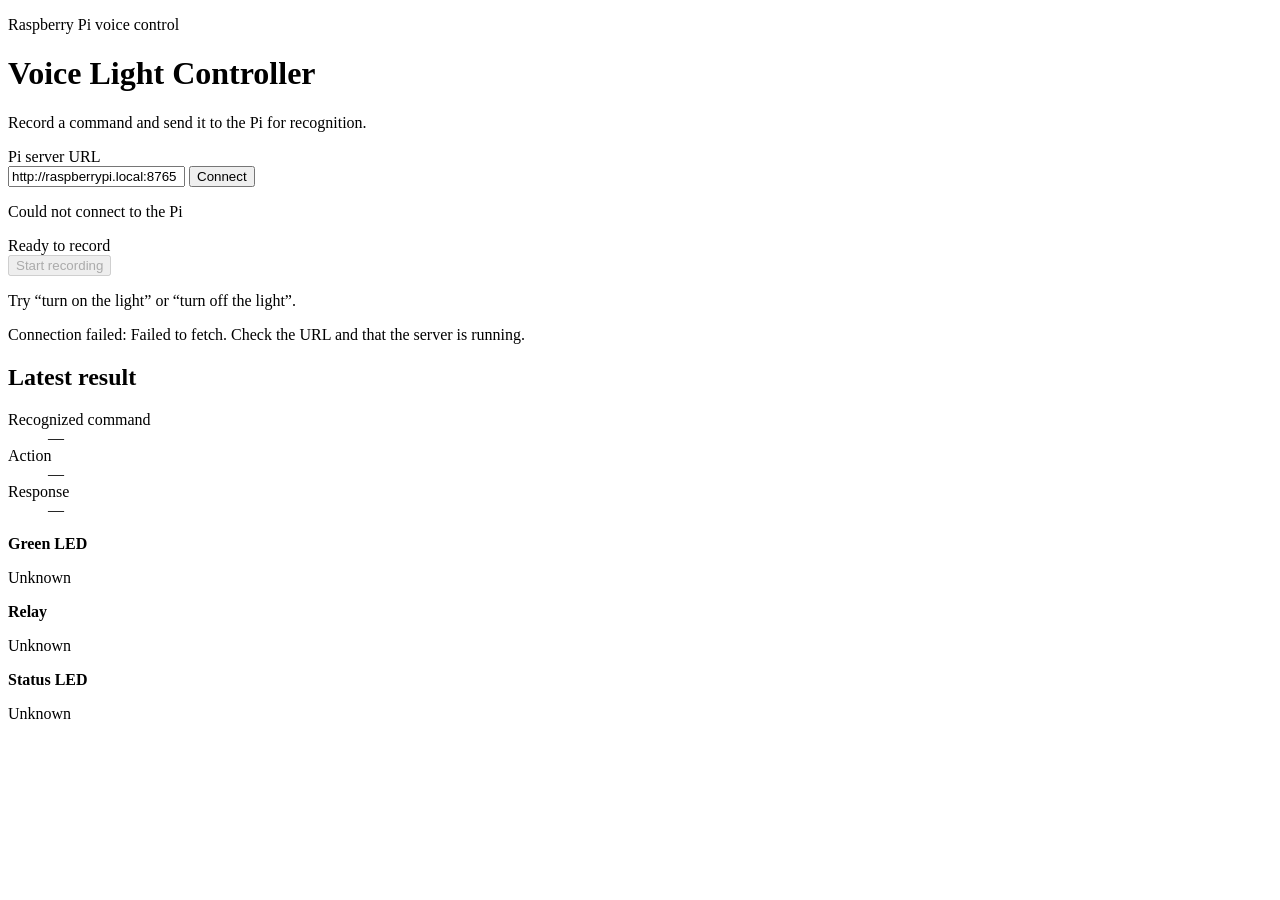
==== clients/web/index.html @ 55515222 "Implement relay control for 12 V light strip and update documentation" ====
<!doctype html>
<html lang="en">
<head>
  <meta charset="utf-8">
  <meta name="viewport" content="width=device-width, initial-scale=1">
  <title>Voice Light Controller</title>
  <link rel="stylesheet" href="styles.css">
</head>
<body>
  <main class="app">
    <header>
      <p class="eyebrow">Raspberry Pi voice control</p>
      <h1>Voice Light Controller</h1>
      <p class="intro">Record a command and send it to the Pi for recognition.</p>
    </header>

    <section class="card connection">
      <label for="server-url">Pi server URL</label>
      <div class="server-row">
        <input id="server-url" type="url" value="http://raspberrypi.local:8765"
               placeholder="http://192.168.1.50:8765">
        <button id="connect-button" class="secondary">Connect</button>
      </div>
      <p id="connection-status" class="muted">Not connected</p>
    </section>

    <section class="card recorder">
      <div class="recording-indicator" id="recording-indicator">
        <span class="dot"></span><span id="recording-label">Ready to record</span>
      </div>
      <button id="record-button" class="record" disabled>Start recording</button>
      <p class="hint">Try “turn on the light” or “turn off the light”.</p>
      <p id="error-message" class="error" role="alert"></p>
    </section>

    <section class="card result">
      <h2>Latest result</h2>
      <dl>
        <div><dt>Recognized command</dt><dd id="transcript">—</dd></div>
        <div><dt>Action</dt><dd id="command">—</dd></div>
        <div><dt>Response</dt><dd id="response">—</dd></div>
      </dl>
    </section>

    <section class="states" aria-label="Output states">
      <div class="state-card"><span class="state-light" id="light-state"></span><div><strong>Green LED</strong><p id="light-label">Unknown</p></div></div>
      <div class="state-card"><span class="state-light" id="relay-state"></span><div><strong>Relay</strong><p id="relay-label">Unknown</p></div></div>
      <div class="state-card"><span class="state-light status" id="status-led-state"></span><div><strong>Status LED</strong><p id="status-led-label">Unknown</p></div></div>
    </section>
  </main>
  <script src="app.js"></script>
</body>
</html>
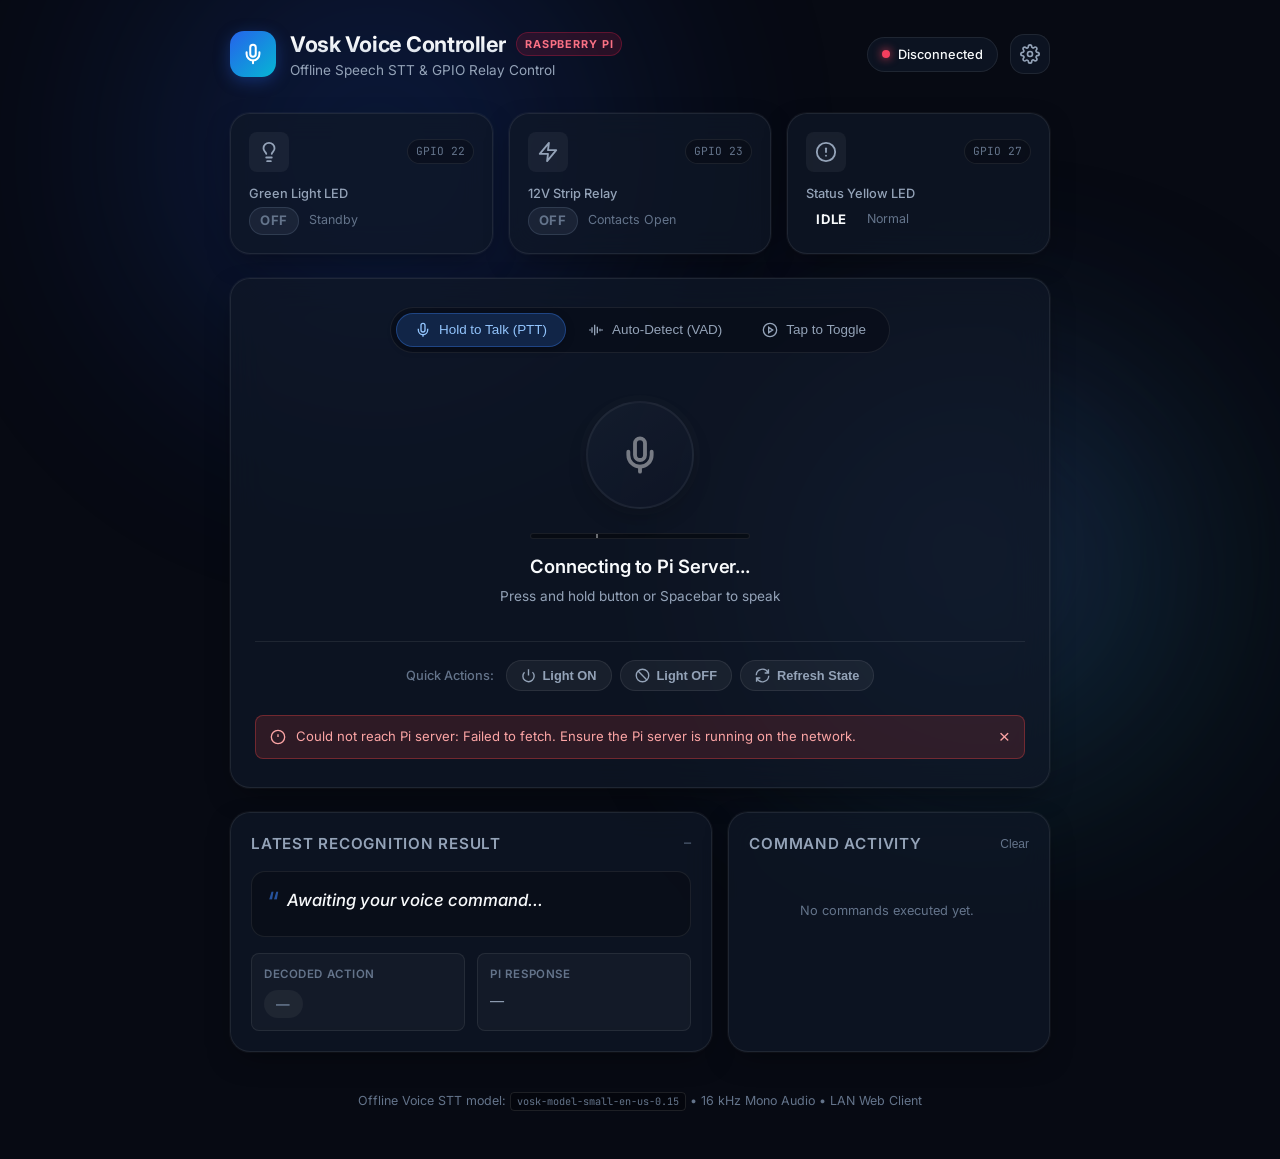
==== commit fd3285f0: "Add styles for Vosk Raspberry Pi Voice Controller UI with dark-mode glassmorphism design" ====
--- a/clients/web/index.html
+++ b/clients/web/index.html
@@ -2,52 +2,337 @@
 <html lang="en">
 <head>
   <meta charset="utf-8">
-  <meta name="viewport" content="width=device-width, initial-scale=1">
-  <title>Voice Light Controller</title>
+  <meta name="viewport" content="width=device-width, initial-scale=1, viewport-fit=cover">
+  <meta name="description" content="Raspberry Pi Voice Light Controller - Offline Speech Recognition with Vosk and Local Network Client">
+  <meta name="theme-color" content="#090d16">
+  <title>Vosk Voice Controller — Raspberry Pi Light & Relay</title>
+
+  <!-- Google Fonts: Inter & JetBrains Mono -->
+  <link rel="preconnect" href="https://fonts.googleapis.com">
+  <link rel="preconnect" href="https://fonts.gstatic.com" crossorigin>
+  <link href="https://fonts.googleapis.com/css2?family=Inter:wght@300;400;500;600;700;800&family=JetBrains+Mono:wght@400;500;600&display=swap" rel="stylesheet">
+  
   <link rel="stylesheet" href="styles.css">
 </head>
 <body>
-  <main class="app">
-    <header>
-      <p class="eyebrow">Raspberry Pi voice control</p>
-      <h1>Voice Light Controller</h1>
-      <p class="intro">Record a command and send it to the Pi for recognition.</p>
+  <div class="ambient-background" aria-hidden="true">
+    <div class="glow-orb orb-1"></div>
+    <div class="glow-orb orb-2"></div>
+    <div class="glow-orb orb-3"></div>
+  </div>
+
+  <div class="app-layout">
+    <!-- Top Navigation Header -->
+    <header class="app-header">
+      <div class="brand">
+        <div class="brand-icon">
+          <svg width="22" height="22" viewBox="0 0 24 24" fill="none" stroke="currentColor" stroke-width="2.2" stroke-linecap="round" stroke-linejoin="round">
+            <path d="M12 2a3 3 0 0 0-3 3v7a3 3 0 0 0 6 0V5a3 3 0 0 0-3-3Z"/>
+            <path d="M19 10v2a7 7 0 0 1-14 0v-2"/>
+            <line x1="12" x2="12" y1="19" y2="22"/>
+          </svg>
+        </div>
+        <div>
+          <div class="brand-title-row">
+            <h1 class="brand-title">Vosk Voice Controller</h1>
+            <span class="badge badge-pi">Raspberry Pi</span>
+          </div>
+          <p class="brand-subtitle">Offline Speech STT &amp; GPIO Relay Control</p>
+        </div>
+      </div>
+
+      <div class="header-actions">
+        <!-- Live Connection Status Pill -->
+        <div id="connection-pill" class="connection-pill disconnected" title="Click to view connection settings">
+          <span class="status-dot"></span>
+          <span id="connection-label" class="pill-text">Connecting...</span>
+          <span id="latency-tag" class="latency-tag hidden">0ms</span>
+        </div>
+
+        <button id="toggle-settings-btn" class="icon-btn" aria-label="Settings" title="Network & Audio Settings">
+          <svg width="20" height="20" viewBox="0 0 24 24" fill="none" stroke="currentColor" stroke-width="2" stroke-linecap="round" stroke-linejoin="round">
+            <circle cx="12" cy="12" r="3"/>
+            <path d="M19.4 15a1.65 1.65 0 0 0 .33 1.82l.06.06a2 2 0 0 1 0 2.83 2 2 0 0 1-2.83 0l-.06-.06a1.65 1.65 0 0 0-1.82-.33 1.65 1.65 0 0 0-1 1.51V21a2 2 0 0 1-2 2 2 2 0 0 1-2-2v-.09A1.65 1.65 0 0 0 9 19.4a1.65 1.65 0 0 0-1.82.33l-.06.06a2 2 0 0 1-2.83 0 2 2 0 0 1 0-2.83l.06-.06a1.65 1.65 0 0 0 .33-1.82 1.65 1.65 0 0 0-1.51-1H3a2 2 0 0 1-2-2 2 2 0 0 1 2-2h.09A1.65 1.65 0 0 0 4.6 9a1.65 1.65 0 0 0-.33-1.82l-.06-.06a2 2 0 0 1 0-2.83 2 2 0 0 1 2.83 0l.06.06a1.65 1.65 0 0 0 1.82.33H9a1.65 1.65 0 0 0 1-1.51V3a2 2 0 0 1 2-2 2 2 0 0 1 2 2v.09a1.65 1.65 0 0 0 1 1.51 1.65 1.65 0 0 0 1.82-.33l.06-.06a2 2 0 0 1 2.83 0 2 2 0 0 1 0 2.83l-.06.06a1.65 1.65 0 0 0-.33 1.82V9a1.65 1.65 0 0 0 1.51 1H21a2 2 0 0 1 2 2 2 2 0 0 1-2 2h-.09a1.65 1.65 0 0 0-1.51 1z"/>
+          </svg>
+        </button>
+      </div>
     </header>
 
-    <section class="card connection">
-      <label for="server-url">Pi server URL</label>
-      <div class="server-row">
-        <input id="server-url" type="url" value="http://raspberrypi.local:8765"
-               placeholder="http://192.168.1.50:8765">
-        <button id="connect-button" class="secondary">Connect</button>
-      </div>
-      <p id="connection-status" class="muted">Not connected</p>
+    <!-- Collapsible Settings & Network Panel -->
+    <section id="settings-panel" class="settings-card hidden" aria-label="Settings configuration">
+      <div class="settings-header">
+        <h2>Network &amp; Audio Configuration</h2>
+        <button id="close-settings-btn" class="close-btn" aria-label="Close settings">&times;</button>
+      </div>
+
+      <div class="settings-grid">
+        <div class="setting-item">
+          <label for="server-url">Target Pi Server URL</label>
+          <div class="input-with-button">
+            <input id="server-url" type="url" value="http://raspberrypi.local:8765" placeholder="http://192.168.1.50:8765" autocomplete="off" spellcheck="false">
+            <button id="connect-button" class="btn btn-secondary">Connect</button>
+          </div>
+          <p class="field-hint">Direct Pi address or use built-in laptop proxy (<span class="code-tag">/api</span>).</p>
+        </div>
+
+        <div class="setting-item">
+          <label for="vad-threshold">Speech Sensitivity</label>
+          <div class="slider-row">
+            <input id="vad-threshold" type="range" min="0.01" max="0.10" step="0.005" value="0.03">
+            <span id="vad-threshold-val" class="slider-val">0.03</span>
+          </div>
+          <p class="field-hint">Lower values detect quiet voices; higher values filter background noise.</p>
+        </div>
+
+        <div class="setting-item">
+          <label for="silence-delay">Silence Trigger Delay (seconds)</label>
+          <div class="slider-row">
+            <input id="silence-delay" type="range" min="0.5" max="2.0" step="0.1" value="0.8">
+            <span id="silence-delay-val" class="slider-val">0.8s</span>
+          </div>
+          <p class="field-hint">Duration of pause after speaking before auto-sending audio.</p>
+        </div>
+
+        <div class="setting-item toggle-item">
+          <div>
+            <strong>Continuous Listening Mode</strong>
+            <p class="field-hint">Automatically resume listening after command completes.</p>
+          </div>
+          <label class="switch">
+            <input id="continuous-toggle" type="checkbox">
+            <span class="slider round"></span>
+          </label>
+        </div>
+      </div>
+
+      <div class="settings-footer">
+        <div class="info-pill">
+          <svg width="14" height="14" viewBox="0 0 24 24" fill="none" stroke="currentColor" stroke-width="2"><circle cx="12" cy="12" r="10"/><path d="M12 16v-4"/><path d="M12 8h.01"/></svg>
+          Audio format: 16 kHz Mono 16-bit PCM WAV (Vosk specification compliant)
+        </div>
+      </div>
     </section>
 
-    <section class="card recorder">
-      <div class="recording-indicator" id="recording-indicator">
-        <span class="dot"></span><span id="recording-label">Ready to record</span>
-      </div>
-      <button id="record-button" class="record" disabled>Start recording</button>
-      <p class="hint">Try “turn on the light” or “turn off the light”.</p>
-      <p id="error-message" class="error" role="alert"></p>
+    <!-- Insecure Origin Warning Banner (Mobile HTTPS notice) -->
+    <div id="secure-context-alert" class="alert-banner warning hidden" role="alert">
+      <div class="alert-icon">
+        <svg width="20" height="20" viewBox="0 0 24 24" fill="none" stroke="currentColor" stroke-width="2"><path d="m21.73 18-8-14a2 2 0 0 0-3.48 0l-8 14A2 2 0 0 0 4 21h16a2 2 0 0 0 1.73-3Z"/><line x1="12" y1="9" x2="12" y2="13"/><line x1="12" y1="17" x2="12.01" y2="17"/></svg>
+      </div>
+      <div class="alert-content">
+        <strong>Mobile Browser Security Restriction:</strong>
+        <p>Browsers require HTTPS to access microphones across local Wi-Fi. Launch the server with <span class="code-tag">python clients/web_server.py --ssl</span> to enable mobile voice input, or use the quick buttons below.</p>
+      </div>
+    </div>
+
+    <!-- Real-Time Hardware State HUD -->
+    <section class="hardware-hud" aria-label="Raspberry Pi Output States">
+      <!-- Green LED Card -->
+      <div id="card-light" class="hud-card">
+        <div class="hud-card-header">
+          <div class="hud-icon-wrap light-icon">
+            <svg width="22" height="22" viewBox="0 0 24 24" fill="none" stroke="currentColor" stroke-width="2" stroke-linecap="round" stroke-linejoin="round">
+              <path d="M15 14c.2-1 .7-1.7 1.5-2.5 1-.9 1.5-2.2 1.5-3.5A6 6 0 0 0 6 8c0 1 .2 2.2 1.5 3.5.7.7 1.3 1.5 1.5 2.5"/>
+              <path d="M9 18h6"/>
+              <path d="M10 22h4"/>
+            </svg>
+          </div>
+          <span class="hud-pin-badge">GPIO 22</span>
+        </div>
+        <div class="hud-card-body">
+          <span class="hud-label">Green Light LED</span>
+          <div class="hud-state-row">
+            <span id="light-state-badge" class="state-pill state-off">OFF</span>
+            <span id="light-subtext" class="hud-subtext">Standby</span>
+          </div>
+        </div>
+        <div class="hud-glow-indicator light-glow"></div>
+      </div>
+
+      <!-- Relay Module Card -->
+      <div id="card-relay" class="hud-card">
+        <div class="hud-card-header">
+          <div class="hud-icon-wrap relay-icon">
+            <svg width="22" height="22" viewBox="0 0 24 24" fill="none" stroke="currentColor" stroke-width="2" stroke-linecap="round" stroke-linejoin="round">
+              <polygon points="13 2 3 14 12 14 11 22 21 10 12 10 13 2"/>
+            </svg>
+          </div>
+          <span class="hud-pin-badge">GPIO 23</span>
+        </div>
+        <div class="hud-card-body">
+          <span class="hud-label">12V Strip Relay</span>
+          <div class="hud-state-row">
+            <span id="relay-state-badge" class="state-pill state-off">OFF</span>
+            <span id="relay-subtext" class="hud-subtext">Contacts Open</span>
+          </div>
+        </div>
+        <div class="hud-glow-indicator relay-glow"></div>
+      </div>
+
+      <!-- Status LED Card -->
+      <div id="card-status-led" class="hud-card">
+        <div class="hud-card-header">
+          <div class="hud-icon-wrap status-icon">
+            <svg width="22" height="22" viewBox="0 0 24 24" fill="none" stroke="currentColor" stroke-width="2" stroke-linecap="round" stroke-linejoin="round">
+              <circle cx="12" cy="12" r="10"/>
+              <line x1="12" y1="8" x2="12" y2="12"/>
+              <line x1="12" y1="16" x2="12.01" y2="16"/>
+            </svg>
+          </div>
+          <span class="hud-pin-badge">GPIO 27</span>
+        </div>
+        <div class="hud-card-body">
+          <span class="hud-label">Status Yellow LED</span>
+          <div class="hud-state-row">
+            <span id="status-led-badge" class="state-pill state-idle">IDLE</span>
+            <span id="status-led-subtext" class="hud-subtext">Normal</span>
+          </div>
+        </div>
+        <div class="hud-glow-indicator status-glow"></div>
+      </div>
     </section>
 
-    <section class="card result">
-      <h2>Latest result</h2>
-      <dl>
-        <div><dt>Recognized command</dt><dd id="transcript">—</dd></div>
-        <div><dt>Action</dt><dd id="command">—</dd></div>
-        <div><dt>Response</dt><dd id="response">—</dd></div>
-      </dl>
+    <!-- Main Voice Execution Console -->
+    <main class="voice-console-card">
+      <!-- Mode Selection Tabs -->
+      <div class="mode-tabs" role="tablist" aria-label="Voice Execution Mode">
+        <button id="mode-ptt" class="mode-tab active" role="tab" aria-selected="true" data-mode="ptt">
+          <svg width="16" height="16" viewBox="0 0 24 24" fill="none" stroke="currentColor" stroke-width="2"><path d="M12 2a3 3 0 0 0-3 3v7a3 3 0 0 0 6 0V5a3 3 0 0 0-3-3Z"/><path d="M19 10v2a7 7 0 0 1-14 0v-2"/><line x1="12" x2="12" y1="19" y2="22"/></svg>
+          <span>Hold to Talk (PTT)</span>
+        </button>
+        <button id="mode-vad" class="mode-tab" role="tab" aria-selected="false" data-mode="vad">
+          <svg width="16" height="16" viewBox="0 0 24 24" fill="none" stroke="currentColor" stroke-width="2"><path d="M2 12h2"/><path d="M6 8v8"/><path d="M10 4v16"/><path d="M14 7v10"/><path d="M18 10v4"/><path d="M22 12h-2"/></svg>
+          <span>Auto-Detect (VAD)</span>
+        </button>
+        <button id="mode-toggle" class="mode-tab" role="tab" aria-selected="false" data-mode="toggle">
+          <svg width="16" height="16" viewBox="0 0 24 24" fill="none" stroke="currentColor" stroke-width="2"><circle cx="12" cy="12" r="10"/><polygon points="10 8 16 12 10 16 10 8"/></svg>
+          <span>Tap to Toggle</span>
+        </button>
+      </div>
+
+      <!-- Center Audio Visualizer & Action Ring -->
+      <div class="voice-hero-container">
+        <!-- Live Audio Waveform Canvas Visualizer -->
+        <canvas id="audio-visualizer" class="audio-visualizer" width="480" height="220" aria-hidden="true"></canvas>
+
+        <!-- Center Microphone Action Button -->
+        <div class="mic-button-wrapper">
+          <div id="mic-pulse-ring" class="pulse-ring" aria-hidden="true"></div>
+          <div id="mic-pulse-ring-outer" class="pulse-ring outer" aria-hidden="true"></div>
+
+          <button id="mic-button" class="mic-button" aria-label="Microphone Voice Control" disabled>
+            <div class="mic-icon-container">
+              <!-- Default Mic Icon -->
+              <svg id="svg-mic" class="mic-svg" width="40" height="40" viewBox="0 0 24 24" fill="none" stroke="currentColor" stroke-width="2.3" stroke-linecap="round" stroke-linejoin="round">
+                <path d="M12 2a3 3 0 0 0-3 3v7a3 3 0 0 0 6 0V5a3 3 0 0 0-3-3Z"/>
+                <path d="M19 10v2a7 7 0 0 1-14 0v-2"/>
+                <line x1="12" x2="12" y1="19" y2="22"/>
+              </svg>
+              <!-- Animated Soundwave Icon (Hidden by default) -->
+              <svg id="svg-recording" class="mic-svg hidden" width="40" height="40" viewBox="0 0 24 24" fill="none" stroke="currentColor" stroke-width="2.5" stroke-linecap="round" stroke-linejoin="round">
+                <line x1="12" y1="2" x2="12" y2="22"/>
+                <line x1="8" y1="6" x2="8" y2="18"/>
+                <line x1="16" y1="6" x2="16" y2="18"/>
+                <line x1="4" y1="10" x2="4" y2="14"/>
+                <line x1="20" y1="10" x2="20" y2="14"/>
+              </svg>
+              <!-- Spinner Icon (Processing state) -->
+              <svg id="svg-spinner" class="mic-svg hidden spin" width="38" height="38" viewBox="0 0 24 24" fill="none" stroke="currentColor" stroke-width="2.5">
+                <path d="M21 12a9 9 0 1 1-6.219-8.56"/>
+              </svg>
+            </div>
+          </button>
+        </div>
+
+        <!-- Real-Time Voice Activity & Audio Meter -->
+        <div class="voice-meter-container">
+          <div class="meter-bar-track">
+            <div id="meter-level" class="meter-bar-fill"></div>
+            <div id="meter-threshold-marker" class="meter-threshold-marker" title="Speech Threshold"></div>
+          </div>
+        </div>
+
+        <!-- Dynamic Feedback Status & Timer -->
+        <div class="voice-status-block">
+          <p id="voice-status-title" class="status-title">Connecting to Pi Server...</p>
+          <p id="voice-status-hint" class="status-hint">Press and hold button or Spacebar to speak</p>
+          <div id="record-timer-badge" class="timer-badge hidden">
+            <span class="recording-red-dot"></span>
+            <span id="record-duration">0.0s</span>
+          </div>
+        </div>
+      </div>
+
+      <!-- Quick Action Commands Bar -->
+      <div class="quick-actions-bar">
+        <span class="quick-label">Quick Actions:</span>
+        <div class="quick-buttons">
+          <button id="quick-on-btn" class="quick-btn on-btn" title="Send 'Turn On' command">
+            <svg width="15" height="15" viewBox="0 0 24 24" fill="none" stroke="currentColor" stroke-width="2.2"><path d="M12 2v10"/><path d="M18.4 6.6a9 9 0 1 1-12.77.04"/></svg>
+            <span>Light ON</span>
+          </button>
+          <button id="quick-off-btn" class="quick-btn off-btn" title="Send 'Turn Off' command">
+            <svg width="15" height="15" viewBox="0 0 24 24" fill="none" stroke="currentColor" stroke-width="2.2"><circle cx="12" cy="12" r="10"/><line x1="4.93" y1="4.93" x2="19.07" y2="19.07"/></svg>
+            <span>Light OFF</span>
+          </button>
+          <button id="quick-sync-btn" class="quick-btn sync-btn" title="Query current Pi hardware state">
+            <svg width="15" height="15" viewBox="0 0 24 24" fill="none" stroke="currentColor" stroke-width="2.2"><path d="M21.5 2v6h-6M2.5 22v-6h6M2 11.5a10 10 0 0 1 18.8-4.3M22 12.5a10 10 0 0 1-18.8 4.3"/></svg>
+            <span>Refresh State</span>
+          </button>
+        </div>
+      </div>
+
+      <!-- Error / Notification Banner -->
+      <div id="error-banner" class="error-banner hidden" role="alert">
+        <svg width="16" height="16" viewBox="0 0 24 24" fill="none" stroke="currentColor" stroke-width="2"><circle cx="12" cy="12" r="10"/><line x1="12" y1="8" x2="12" y2="12"/><line x1="12" y1="16" x2="12.01" y2="16"/></svg>
+        <span id="error-message-text"></span>
+        <button id="dismiss-error-btn" class="dismiss-btn" aria-label="Dismiss">&times;</button>
+      </div>
+    </main>
+
+    <!-- Recognition Result & History Panel -->
+    <section class="results-layout">
+      <!-- Latest Result Card -->
+      <div class="result-card">
+        <div class="result-card-header">
+          <h2>Latest Recognition Result</h2>
+          <span id="execution-time-tag" class="time-tag">—</span>
+        </div>
+
+        <div class="transcript-display">
+          <span class="quote-symbol">“</span>
+          <p id="transcript-text" class="transcript-text">Awaiting your voice command...</p>
+        </div>
+
+        <div class="result-details-grid">
+          <div class="detail-box">
+            <span class="detail-label">Decoded Action</span>
+            <div id="command-badge" class="action-badge badge-neutral">—</div>
+          </div>
+          <div class="detail-box">
+            <span class="detail-label">Pi Response</span>
+            <p id="response-text" class="detail-value">—</p>
+          </div>
+        </div>
+      </div>
+
+      <!-- Recent Command History Feed -->
+      <div class="history-card">
+        <div class="history-card-header">
+          <h2>Command Activity</h2>
+          <button id="clear-history-btn" class="text-btn">Clear</button>
+        </div>
+        <ul id="history-list" class="history-list">
+          <li class="history-empty">No commands executed yet.</li>
+        </ul>
+      </div>
     </section>
 
-    <section class="states" aria-label="Output states">
-      <div class="state-card"><span class="state-light" id="light-state"></span><div><strong>Green LED</strong><p id="light-label">Unknown</p></div></div>
-      <div class="state-card"><span class="state-light" id="relay-state"></span><div><strong>Relay</strong><p id="relay-label">Unknown</p></div></div>
-      <div class="state-card"><span class="state-light status" id="status-led-state"></span><div><strong>Status LED</strong><p id="status-led-label">Unknown</p></div></div>
-    </section>
-  </main>
+    <!-- Bottom Footer -->
+    <footer class="app-footer">
+      <p>Offline Voice STT model: <span class="code-tag">vosk-model-small-en-us-0.15</span> &bull; 16 kHz Mono Audio &bull; LAN Web Client</p>
+    </footer>
+  </div>
+
   <script src="app.js"></script>
 </body>
 </html>
--- a/clients/web/styles.css
+++ b/clients/web/styles.css
@@ -0,0 +1,1255 @@
+/* ==========================================================================
+   Vosk Raspberry Pi Voice Controller — Design System & Stylesheet
+   Modern, Dark-Mode Glassmorphism UI with Dynamic Hardware States
+   ========================================================================== */
+
+:root {
+  --font-sans: 'Inter', -apple-system, BlinkMacSystemFont, 'Segoe UI', Roboto, sans-serif;
+  --font-mono: 'JetBrains Mono', monospace;
+
+  /* Color Palette */
+  --bg-dark: #070a13;
+  --bg-surface: rgba(16, 24, 40, 0.72);
+  --bg-surface-hover: rgba(23, 35, 59, 0.85);
+  --bg-card: rgba(18, 28, 48, 0.65);
+  --border-subtle: rgba(255, 255, 255, 0.08);
+  --border-highlight: rgba(255, 255, 255, 0.16);
+
+  /* Primary Brand & Accents */
+  --primary: #3b82f6;
+  --primary-glow: rgba(59, 130, 246, 0.35);
+  --accent-cyan: #06b6d4;
+  --accent-cyan-glow: rgba(6, 182, 212, 0.4);
+
+  /* Hardware States */
+  --green-on: #10b981;
+  --green-glow: rgba(16, 185, 129, 0.45);
+  --cyan-on: #38bdf8;
+  --cyan-glow: rgba(56, 189, 248, 0.45);
+  --yellow-alert: #f59e0b;
+  --yellow-glow: rgba(245, 158, 11, 0.45);
+  --red-recording: #ef4444;
+  --red-glow: rgba(239, 68, 68, 0.5);
+
+  /* Neutral Text */
+  --text-primary: #f8fafc;
+  --text-secondary: #94a3b8;
+  --text-muted: #64748b;
+  --text-dim: #475569;
+
+  /* Radius & Shadows */
+  --radius-sm: 8px;
+  --radius-md: 14px;
+  --radius-lg: 20px;
+  --radius-full: 9999px;
+  --shadow-card: 0 10px 30px -10px rgba(0, 0, 0, 0.5), 0 0 1px 1px rgba(255, 255, 255, 0.05);
+  --shadow-glow: 0 0 35px var(--primary-glow);
+}
+
+*, *::before, *::after {
+  box-sizing: border-box;
+  margin: 0;
+  padding: 0;
+}
+
+body {
+  font-family: var(--font-sans);
+  background-color: var(--bg-dark);
+  color: var(--text-primary);
+  min-height: 100vh;
+  line-height: 1.5;
+  overflow-x: hidden;
+  position: relative;
+  -webkit-font-smoothing: antialiased;
+  -moz-osx-font-smoothing: grayscale;
+}
+
+/* Ambient Background Glow */
+.ambient-background {
+  position: fixed;
+  inset: 0;
+  pointer-events: none;
+  z-index: 0;
+  overflow: hidden;
+}
+
+.glow-orb {
+  position: absolute;
+  border-radius: 50%;
+  filter: blur(120px);
+  opacity: 0.18;
+  animation: floatOrb 20s infinite alternate ease-in-out;
+}
+
+.orb-1 {
+  width: 500px;
+  height: 500px;
+  background: radial-gradient(circle, #2563eb, #1d4ed8);
+  top: -100px;
+  left: 10%;
+}
+
+.orb-2 {
+  width: 450px;
+  height: 450px;
+  background: radial-gradient(circle, #059669, #047857);
+  bottom: 10%;
+  right: 5%;
+  animation-duration: 25s;
+}
+
+.orb-3 {
+  width: 380px;
+  height: 380px;
+  background: radial-gradient(circle, #7c3aed, #4338ca);
+  top: 40%;
+  left: 60%;
+  animation-duration: 18s;
+}
+
+@keyframes floatOrb {
+  0% { transform: translate(0, 0) scale(1); }
+  50% { transform: translate(40px, 30px) scale(1.1); }
+  100% { transform: translate(-30px, -40px) scale(0.95); }
+}
+
+/* Application Layout */
+.app-layout {
+  position: relative;
+  z-index: 1;
+  max-width: 860px;
+  margin: 0 auto;
+  padding: 28px 20px 48px;
+  display: flex;
+  flex-direction: column;
+  gap: 24px;
+}
+
+/* Top App Header */
+.app-header {
+  display: flex;
+  align-items: center;
+  justify-content: space-between;
+  flex-wrap: wrap;
+  gap: 16px;
+  padding-bottom: 8px;
+}
+
+.brand {
+  display: flex;
+  align-items: center;
+  gap: 14px;
+}
+
+.brand-icon {
+  width: 46px;
+  height: 46px;
+  border-radius: var(--radius-md);
+  background: linear-gradient(135deg, #2563eb, #06b6d4);
+  display: flex;
+  align-items: center;
+  justify-content: center;
+  color: #fff;
+  box-shadow: 0 4px 16px rgba(37, 99, 235, 0.35);
+}
+
+.brand-title-row {
+  display: flex;
+  align-items: center;
+  gap: 10px;
+}
+
+.brand-title {
+  font-size: 1.35rem;
+  font-weight: 700;
+  letter-spacing: -0.02em;
+  background: linear-gradient(180deg, #ffffff 30%, #cbd5e1 100%);
+  -webkit-background-clip: text;
+  -webkit-text-fill-color: transparent;
+}
+
+.badge-pi {
+  font-size: 0.68rem;
+  text-transform: uppercase;
+  font-weight: 700;
+  letter-spacing: 0.08em;
+  padding: 3px 8px;
+  border-radius: var(--radius-full);
+  background: rgba(225, 29, 72, 0.15);
+  color: #fb7185;
+  border: 1px solid rgba(225, 29, 72, 0.3);
+}
+
+.brand-subtitle {
+  font-size: 0.85rem;
+  color: var(--text-secondary);
+}
+
+.header-actions {
+  display: flex;
+  align-items: center;
+  gap: 12px;
+}
+
+/* Connection Status Pill */
+.connection-pill {
+  display: inline-flex;
+  align-items: center;
+  gap: 8px;
+  padding: 7px 14px;
+  background: var(--bg-surface);
+  backdrop-filter: blur(12px);
+  -webkit-backdrop-filter: blur(12px);
+  border: 1px solid var(--border-subtle);
+  border-radius: var(--radius-full);
+  font-size: 0.8rem;
+  font-weight: 500;
+  cursor: pointer;
+  transition: all 0.2s ease;
+}
+
+.connection-pill:hover {
+  background: var(--bg-surface-hover);
+  border-color: var(--border-highlight);
+}
+
+.status-dot {
+  width: 8px;
+  height: 8px;
+  border-radius: 50%;
+  background-color: var(--text-muted);
+  transition: all 0.3s ease;
+}
+
+.connection-pill.connected .status-dot {
+  background-color: var(--green-on);
+  box-shadow: 0 0 10px var(--green-on);
+}
+
+.connection-pill.disconnected .status-dot {
+  background-color: #f43f5e;
+  box-shadow: 0 0 10px #f43f5e;
+}
+
+.connection-pill.connecting .status-dot {
+  background-color: var(--yellow-alert);
+  box-shadow: 0 0 10px var(--yellow-alert);
+  animation: pulseDot 1s infinite alternate;
+}
+
+@keyframes pulseDot {
+  from { opacity: 0.4; }
+  to { opacity: 1; }
+}
+
+.latency-tag {
+  font-family: var(--font-mono);
+  font-size: 0.72rem;
+  color: var(--text-muted);
+  padding: 2px 6px;
+  border-radius: 4px;
+  background: rgba(0, 0, 0, 0.25);
+}
+
+.icon-btn {
+  background: var(--bg-surface);
+  backdrop-filter: blur(12px);
+  border: 1px solid var(--border-subtle);
+  color: var(--text-secondary);
+  border-radius: var(--radius-md);
+  width: 40px;
+  height: 40px;
+  display: flex;
+  align-items: center;
+  justify-content: center;
+  cursor: pointer;
+  transition: all 0.2s ease;
+}
+
+.icon-btn:hover {
+  background: var(--bg-surface-hover);
+  color: var(--text-primary);
+  border-color: var(--border-highlight);
+}
+
+/* Collapsible Settings Panel */
+.settings-card {
+  background: var(--bg-surface);
+  backdrop-filter: blur(16px);
+  -webkit-backdrop-filter: blur(16px);
+  border: 1px solid var(--border-highlight);
+  border-radius: var(--radius-lg);
+  padding: 24px;
+  box-shadow: var(--shadow-card);
+  animation: slideDown 0.25s ease-out;
+}
+
+@keyframes slideDown {
+  from { opacity: 0; transform: translateY(-10px); }
+  to { opacity: 1; transform: translateY(0); }
+}
+
+.settings-header {
+  display: flex;
+  justify-content: space-between;
+  align-items: center;
+  margin-bottom: 20px;
+}
+
+.settings-header h2 {
+  font-size: 1.05rem;
+  font-weight: 600;
+}
+
+.close-btn {
+  background: transparent;
+  border: none;
+  color: var(--text-muted);
+  font-size: 1.5rem;
+  cursor: pointer;
+  line-height: 1;
+}
+
+.close-btn:hover { color: var(--text-primary); }
+
+.settings-grid {
+  display: grid;
+  grid-template-columns: 1fr 1fr;
+  gap: 18px;
+}
+
+.setting-item {
+  display: flex;
+  flex-direction: column;
+  gap: 8px;
+}
+
+.setting-item label {
+  font-size: 0.82rem;
+  font-weight: 500;
+  color: var(--text-secondary);
+}
+
+.input-with-button {
+  display: flex;
+  gap: 8px;
+}
+
+.input-with-button input {
+  flex: 1;
+}
+
+input[type="url"], input[type="text"] {
+  background: rgba(8, 12, 22, 0.7);
+  border: 1px solid var(--border-subtle);
+  border-radius: var(--radius-sm);
+  padding: 10px 14px;
+  color: var(--text-primary);
+  font-family: var(--font-mono);
+  font-size: 0.85rem;
+  outline: none;
+  transition: border-color 0.2s;
+}
+
+input[type="url"]:focus, input[type="text"]:focus {
+  border-color: var(--primary);
+  box-shadow: 0 0 0 2px rgba(59, 130, 246, 0.2);
+}
+
+.btn {
+  padding: 10px 18px;
+  border-radius: var(--radius-sm);
+  font-size: 0.85rem;
+  font-weight: 600;
+  border: none;
+  cursor: pointer;
+  transition: all 0.2s;
+}
+
+.btn-secondary {
+  background: rgba(59, 130, 246, 0.15);
+  color: #60a5fa;
+  border: 1px solid rgba(59, 130, 246, 0.3);
+}
+
+.btn-secondary:hover {
+  background: rgba(59, 130, 246, 0.25);
+}
+
+.slider-row {
+  display: flex;
+  align-items: center;
+  gap: 12px;
+}
+
+input[type="range"] {
+  flex: 1;
+  accent-color: var(--primary);
+}
+
+.slider-val {
+  font-family: var(--font-mono);
+  font-size: 0.85rem;
+  color: var(--accent-cyan);
+  min-width: 44px;
+}
+
+.field-hint {
+  font-size: 0.75rem;
+  color: var(--text-muted);
+}
+
+.toggle-item {
+  grid-column: span 2;
+  flex-direction: row;
+  justify-content: space-between;
+  align-items: center;
+  padding: 12px 14px;
+  background: rgba(0, 0, 0, 0.2);
+  border-radius: var(--radius-sm);
+  border: 1px solid var(--border-subtle);
+}
+
+.switch {
+  position: relative;
+  display: inline-block;
+  width: 44px;
+  height: 24px;
+}
+
+.switch input { opacity: 0; width: 0; height: 0; }
+
+.slider.round {
+  position: absolute;
+  cursor: pointer;
+  inset: 0;
+  background-color: var(--text-dim);
+  transition: .3s;
+  border-radius: 24px;
+}
+
+.slider.round:before {
+  position: absolute;
+  content: "";
+  height: 18px;
+  width: 18px;
+  left: 3px;
+  bottom: 3px;
+  background-color: white;
+  transition: .3s;
+  border-radius: 50%;
+}
+
+input:checked + .slider.round {
+  background-color: var(--primary);
+}
+
+input:checked + .slider.round:before {
+  transform: translateX(20px);
+}
+
+.settings-footer {
+  margin-top: 18px;
+  padding-top: 14px;
+  border-top: 1px solid var(--border-subtle);
+}
+
+.info-pill {
+  display: flex;
+  align-items: center;
+  gap: 8px;
+  font-size: 0.76rem;
+  color: var(--text-muted);
+}
+
+/* Alert Banner */
+.alert-banner {
+  display: flex;
+  align-items: flex-start;
+  gap: 14px;
+  padding: 14px 18px;
+  border-radius: var(--radius-md);
+  font-size: 0.85rem;
+  backdrop-filter: blur(12px);
+}
+
+.alert-banner.warning {
+  background: rgba(245, 158, 11, 0.1);
+  border: 1px solid rgba(245, 158, 11, 0.3);
+  color: #fde68a;
+}
+
+.alert-banner.warning .alert-icon {
+  color: var(--yellow-alert);
+}
+
+.alert-content p {
+  margin-top: 4px;
+  color: #fcd34d;
+  font-size: 0.8rem;
+}
+
+.code-tag {
+  font-family: var(--font-mono);
+  background: rgba(0, 0, 0, 0.3);
+  padding: 2px 6px;
+  border-radius: 4px;
+  border: 1px solid rgba(255, 255, 255, 0.1);
+  font-size: 0.82em;
+}
+
+/* Real-Time Hardware State HUD */
+.hardware-hud {
+  display: grid;
+  grid-template-columns: repeat(3, 1fr);
+  gap: 16px;
+}
+
+.hud-card {
+  position: relative;
+  background: var(--bg-surface);
+  backdrop-filter: blur(14px);
+  -webkit-backdrop-filter: blur(14px);
+  border: 1px solid var(--border-subtle);
+  border-radius: var(--radius-lg);
+  padding: 18px;
+  display: flex;
+  flex-direction: column;
+  gap: 12px;
+  box-shadow: var(--shadow-card);
+  overflow: hidden;
+  transition: all 0.3s ease;
+}
+
+.hud-card-header {
+  display: flex;
+  justify-content: space-between;
+  align-items: center;
+}
+
+.hud-icon-wrap {
+  width: 40px;
+  height: 40px;
+  border-radius: var(--radius-sm);
+  display: flex;
+  align-items: center;
+  justify-content: center;
+  background: rgba(255, 255, 255, 0.05);
+  color: var(--text-secondary);
+  transition: all 0.3s ease;
+}
+
+.hud-pin-badge {
+  font-family: var(--font-mono);
+  font-size: 0.7rem;
+  color: var(--text-muted);
+  background: rgba(0, 0, 0, 0.25);
+  padding: 3px 8px;
+  border-radius: var(--radius-full);
+  border: 1px solid var(--border-subtle);
+}
+
+.hud-card-body {
+  display: flex;
+  flex-direction: column;
+  gap: 4px;
+}
+
+.hud-label {
+  font-size: 0.8rem;
+  color: var(--text-secondary);
+  font-weight: 500;
+}
+
+.hud-state-row {
+  display: flex;
+  align-items: center;
+  gap: 10px;
+}
+
+.state-pill {
+  font-size: 0.82rem;
+  font-weight: 700;
+  letter-spacing: 0.05em;
+  padding: 3px 10px;
+  border-radius: var(--radius-full);
+  transition: all 0.3s ease;
+}
+
+.state-off {
+  background: rgba(100, 116, 139, 0.15);
+  color: var(--text-muted);
+  border: 1px solid rgba(100, 116, 139, 0.3);
+}
+
+.state-on {
+  background: rgba(16, 185, 129, 0.2);
+  color: #34d399;
+  border: 1px solid rgba(16, 185, 129, 0.5);
+  box-shadow: 0 0 12px rgba(16, 185, 129, 0.3);
+}
+
+.state-relay-on {
+  background: rgba(56, 189, 248, 0.2);
+  color: #38bdf8;
+  border: 1px solid rgba(56, 189, 248, 0.5);
+  box-shadow: 0 0 12px rgba(56, 189, 248, 0.3);
+}
+
+.state-alert {
+  background: rgba(245, 158, 11, 0.2);
+  color: #fbbf24;
+  border: 1px solid rgba(245, 158, 11, 0.5);
+  box-shadow: 0 0 12px rgba(245, 158, 11, 0.3);
+}
+
+.hud-subtext {
+  font-size: 0.78rem;
+  color: var(--text-muted);
+}
+
+/* Glowing Accent Bars */
+.hud-glow-indicator {
+  position: absolute;
+  bottom: 0;
+  left: 0;
+  right: 0;
+  height: 3px;
+  opacity: 0;
+  transition: opacity 0.3s ease;
+}
+
+.hud-card.active-light {
+  border-color: rgba(16, 185, 129, 0.4);
+}
+.hud-card.active-light .light-icon {
+  background: rgba(16, 185, 129, 0.25);
+  color: #34d399;
+  box-shadow: 0 0 16px rgba(16, 185, 129, 0.4);
+}
+.hud-card.active-light .light-glow {
+  background: linear-gradient(90deg, transparent, var(--green-on), transparent);
+  opacity: 1;
+}
+
+.hud-card.active-relay {
+  border-color: rgba(56, 189, 248, 0.4);
+}
+.hud-card.active-relay .relay-icon {
+  background: rgba(56, 189, 248, 0.25);
+  color: #38bdf8;
+  box-shadow: 0 0 16px rgba(56, 189, 248, 0.4);
+}
+.hud-card.active-relay .relay-glow {
+  background: linear-gradient(90deg, transparent, var(--accent-cyan), transparent);
+  opacity: 1;
+}
+
+.hud-card.active-status {
+  border-color: rgba(245, 158, 11, 0.4);
+}
+.hud-card.active-status .status-icon {
+  background: rgba(245, 158, 11, 0.25);
+  color: #fbbf24;
+  box-shadow: 0 0 16px rgba(245, 158, 11, 0.4);
+}
+.hud-card.active-status .status-glow {
+  background: linear-gradient(90deg, transparent, var(--yellow-alert), transparent);
+  opacity: 1;
+}
+
+/* Main Voice Console */
+.voice-console-card {
+  background: var(--bg-surface);
+  backdrop-filter: blur(18px);
+  -webkit-backdrop-filter: blur(18px);
+  border: 1px solid var(--border-subtle);
+  border-radius: var(--radius-lg);
+  padding: 28px 24px;
+  box-shadow: var(--shadow-card);
+  display: flex;
+  flex-direction: column;
+  gap: 24px;
+  position: relative;
+  overflow: hidden;
+}
+
+/* Mode Selection Tabs */
+.mode-tabs {
+  display: flex;
+  background: rgba(8, 12, 22, 0.6);
+  padding: 5px;
+  border-radius: var(--radius-full);
+  border: 1px solid var(--border-subtle);
+  gap: 4px;
+  align-self: center;
+  max-width: 100%;
+}
+
+.mode-tab {
+  display: flex;
+  align-items: center;
+  gap: 8px;
+  padding: 8px 18px;
+  background: transparent;
+  border: none;
+  border-radius: var(--radius-full);
+  color: var(--text-secondary);
+  font-size: 0.84rem;
+  font-weight: 500;
+  cursor: pointer;
+  transition: all 0.2s ease;
+  white-space: nowrap;
+}
+
+.mode-tab:hover {
+  color: var(--text-primary);
+}
+
+.mode-tab.active {
+  background: rgba(59, 130, 246, 0.2);
+  color: #93c5fd;
+  border: 1px solid rgba(59, 130, 246, 0.35);
+  box-shadow: 0 2px 8px rgba(0, 0, 0, 0.25);
+}
+
+/* Voice Hero Container */
+.voice-hero-container {
+  display: flex;
+  flex-direction: column;
+  align-items: center;
+  justify-content: center;
+  position: relative;
+  padding: 24px 0 10px;
+}
+
+.audio-visualizer {
+  position: absolute;
+  top: 50%;
+  left: 50%;
+  transform: translate(-50%, -50%);
+  width: 100%;
+  max-width: 520px;
+  height: 220px;
+  pointer-events: none;
+  opacity: 0.75;
+  z-index: 0;
+}
+
+/* Centerpiece Microphone Button */
+.mic-button-wrapper {
+  position: relative;
+  z-index: 2;
+  margin-bottom: 24px;
+}
+
+.pulse-ring {
+  position: absolute;
+  inset: -14px;
+  border-radius: 50%;
+  background: radial-gradient(circle, var(--primary-glow) 0%, transparent 70%);
+  opacity: 0;
+  transition: all 0.3s ease;
+  pointer-events: none;
+}
+
+.pulse-ring.outer {
+  inset: -28px;
+  opacity: 0;
+}
+
+.voice-console-card.recording .pulse-ring {
+  opacity: 1;
+  background: radial-gradient(circle, var(--red-glow) 0%, transparent 70%);
+  animation: rippleRing 1.5s infinite ease-out;
+}
+
+.voice-console-card.recording .pulse-ring.outer {
+  opacity: 1;
+  animation: rippleRing 1.5s infinite 0.4s ease-out;
+}
+
+.voice-console-card.listening .pulse-ring {
+  opacity: 1;
+  background: radial-gradient(circle, var(--accent-cyan-glow) 0%, transparent 70%);
+  animation: breathingGlow 2s infinite ease-in-out;
+}
+
+@keyframes rippleRing {
+  0% { transform: scale(0.9); opacity: 0.8; }
+  100% { transform: scale(1.4); opacity: 0; }
+}
+
+@keyframes breathingGlow {
+  0%, 100% { transform: scale(0.98); opacity: 0.4; }
+  50% { transform: scale(1.1); opacity: 0.8; }
+}
+
+.mic-button {
+  width: 108px;
+  height: 108px;
+  border-radius: 50%;
+  background: linear-gradient(145deg, #1e293b, #0f172a);
+  border: 2px solid rgba(255, 255, 255, 0.12);
+  display: flex;
+  align-items: center;
+  justify-content: center;
+  cursor: pointer;
+  outline: none;
+  box-shadow: 0 10px 25px -5px rgba(0, 0, 0, 0.6), 0 0 0 6px rgba(255, 255, 255, 0.03);
+  transition: all 0.25s cubic-bezier(0.175, 0.885, 0.32, 1.275);
+  user-select: none;
+  -webkit-user-select: none;
+  touch-action: manipulation;
+}
+
+.mic-button:hover:not(:disabled) {
+  transform: scale(1.05);
+  border-color: rgba(59, 130, 246, 0.6);
+  box-shadow: 0 14px 30px -5px rgba(37, 99, 235, 0.35), 0 0 0 8px rgba(59, 130, 246, 0.1);
+}
+
+.mic-button:active:not(:disabled), .mic-button.is-held {
+  transform: scale(0.96);
+}
+
+.mic-button:disabled {
+  opacity: 0.45;
+  cursor: not-allowed;
+}
+
+.mic-icon-container {
+  color: var(--text-primary);
+  display: flex;
+  align-items: center;
+  justify-content: center;
+  transition: all 0.25s ease;
+}
+
+/* Button States */
+.voice-console-card.recording .mic-button {
+  background: linear-gradient(145deg, #dc2626, #991b1b);
+  border-color: #f87171;
+  box-shadow: 0 0 35px var(--red-glow), 0 0 0 6px rgba(239, 68, 68, 0.2);
+}
+
+.voice-console-card.listening .mic-button {
+  background: linear-gradient(145deg, #0284c7, #0369a1);
+  border-color: #38bdf8;
+  box-shadow: 0 0 30px var(--accent-cyan-glow), 0 0 0 6px rgba(6, 182, 212, 0.2);
+}
+
+.voice-console-card.processing .mic-button {
+  background: linear-gradient(145deg, #334155, #1e293b);
+  border-color: #64748b;
+}
+
+.spin {
+  animation: spinAround 1s linear infinite;
+}
+
+@keyframes spinAround {
+  from { transform: rotate(0deg); }
+  to { transform: rotate(360deg); }
+}
+
+/* Voice Volume Level Meter */
+.voice-meter-container {
+  width: 220px;
+  margin-bottom: 14px;
+}
+
+.meter-bar-track {
+  width: 100%;
+  height: 6px;
+  background: rgba(0, 0, 0, 0.4);
+  border-radius: var(--radius-full);
+  position: relative;
+  overflow: hidden;
+  border: 1px solid var(--border-subtle);
+}
+
+.meter-bar-fill {
+  height: 100%;
+  width: 0%;
+  background: linear-gradient(90deg, #38bdf8, #10b981 70%, #ef4444 95%);
+  border-radius: var(--radius-full);
+  transition: width 0.05s linear;
+}
+
+.meter-threshold-marker {
+  position: absolute;
+  top: 0;
+  bottom: 0;
+  left: 30%; /* Dynamic based on VAD threshold */
+  width: 2px;
+  background-color: rgba(255, 255, 255, 0.4);
+}
+
+/* Voice Status Block */
+.voice-status-block {
+  text-align: center;
+  display: flex;
+  flex-direction: column;
+  align-items: center;
+  gap: 6px;
+}
+
+.status-title {
+  font-size: 1.15rem;
+  font-weight: 600;
+  letter-spacing: -0.01em;
+}
+
+.status-hint {
+  font-size: 0.85rem;
+  color: var(--text-secondary);
+}
+
+.timer-badge {
+  display: inline-flex;
+  align-items: center;
+  gap: 6px;
+  padding: 4px 10px;
+  background: rgba(239, 68, 68, 0.15);
+  border: 1px solid rgba(239, 68, 68, 0.3);
+  border-radius: var(--radius-full);
+  font-family: var(--font-mono);
+  font-size: 0.78rem;
+  color: #fca5a5;
+  margin-top: 4px;
+}
+
+.recording-red-dot {
+  width: 7px;
+  height: 7px;
+  border-radius: 50%;
+  background-color: var(--red-recording);
+  animation: pulseDot 0.8s infinite alternate;
+}
+
+/* Quick Actions Bar */
+.quick-actions-bar {
+  display: flex;
+  align-items: center;
+  justify-content: center;
+  flex-wrap: wrap;
+  gap: 12px;
+  padding-top: 18px;
+  border-top: 1px solid var(--border-subtle);
+}
+
+.quick-label {
+  font-size: 0.8rem;
+  color: var(--text-muted);
+  font-weight: 500;
+}
+
+.quick-buttons {
+  display: flex;
+  gap: 8px;
+  flex-wrap: wrap;
+}
+
+.quick-btn {
+  display: inline-flex;
+  align-items: center;
+  gap: 7px;
+  padding: 7px 14px;
+  border-radius: var(--radius-full);
+  font-size: 0.8rem;
+  font-weight: 600;
+  background: rgba(255, 255, 255, 0.05);
+  border: 1px solid var(--border-subtle);
+  color: var(--text-secondary);
+  cursor: pointer;
+  transition: all 0.2s ease;
+}
+
+.quick-btn:hover {
+  background: rgba(255, 255, 255, 0.1);
+  color: var(--text-primary);
+  border-color: var(--border-highlight);
+  transform: translateY(-1px);
+}
+
+.quick-btn.on-btn:hover {
+  color: #34d399;
+  border-color: rgba(16, 185, 129, 0.4);
+  background: rgba(16, 185, 129, 0.15);
+}
+
+.quick-btn.off-btn:hover {
+  color: #fca5a5;
+  border-color: rgba(239, 68, 68, 0.4);
+  background: rgba(239, 68, 68, 0.15);
+}
+
+.quick-btn.sync-btn:hover {
+  color: #93c5fd;
+  border-color: rgba(59, 130, 246, 0.4);
+  background: rgba(59, 130, 246, 0.15);
+}
+
+/* Error Banner */
+.error-banner {
+  display: flex;
+  align-items: center;
+  gap: 10px;
+  padding: 10px 14px;
+  background: rgba(239, 68, 68, 0.15);
+  border: 1px solid rgba(239, 68, 68, 0.35);
+  border-radius: var(--radius-sm);
+  color: #fca5a5;
+  font-size: 0.82rem;
+  animation: fadeIn 0.2s ease;
+}
+
+.error-banner .dismiss-btn {
+  margin-left: auto;
+  background: none;
+  border: none;
+  color: #fca5a5;
+  font-size: 1.2rem;
+  cursor: pointer;
+}
+
+/* Results & History Layout */
+.results-layout {
+  display: grid;
+  grid-template-columns: 1.2fr 0.8fr;
+  gap: 16px;
+}
+
+.result-card, .history-card {
+  background: var(--bg-surface);
+  backdrop-filter: blur(14px);
+  -webkit-backdrop-filter: blur(14px);
+  border: 1px solid var(--border-subtle);
+  border-radius: var(--radius-lg);
+  padding: 20px;
+  box-shadow: var(--shadow-card);
+  display: flex;
+  flex-direction: column;
+  gap: 16px;
+}
+
+.result-card-header, .history-card-header {
+  display: flex;
+  justify-content: space-between;
+  align-items: center;
+}
+
+.result-card-header h2, .history-card-header h2 {
+  font-size: 0.95rem;
+  font-weight: 600;
+  color: var(--text-secondary);
+  text-transform: uppercase;
+  letter-spacing: 0.05em;
+}
+
+.time-tag {
+  font-family: var(--font-mono);
+  font-size: 0.74rem;
+  color: var(--text-muted);
+}
+
+.transcript-display {
+  display: flex;
+  align-items: flex-start;
+  gap: 8px;
+  background: rgba(0, 0, 0, 0.25);
+  border: 1px solid var(--border-subtle);
+  border-radius: var(--radius-md);
+  padding: 16px;
+}
+
+.quote-symbol {
+  font-size: 2rem;
+  line-height: 1;
+  color: var(--primary);
+  opacity: 0.6;
+}
+
+.transcript-text {
+  font-size: 1.05rem;
+  font-weight: 500;
+  color: var(--text-primary);
+  font-style: italic;
+  word-break: break-word;
+}
+
+.result-details-grid {
+  display: grid;
+  grid-template-columns: 1fr 1fr;
+  gap: 12px;
+}
+
+.detail-box {
+  background: rgba(255, 255, 255, 0.03);
+  border: 1px solid var(--border-subtle);
+  border-radius: var(--radius-sm);
+  padding: 12px;
+  display: flex;
+  flex-direction: column;
+  gap: 6px;
+}
+
+.detail-label {
+  font-size: 0.72rem;
+  text-transform: uppercase;
+  font-weight: 600;
+  color: var(--text-muted);
+  letter-spacing: 0.05em;
+}
+
+.action-badge {
+  align-self: flex-start;
+  padding: 4px 12px;
+  border-radius: var(--radius-full);
+  font-size: 0.85rem;
+  font-weight: 700;
+  letter-spacing: 0.06em;
+}
+
+.badge-on {
+  background: rgba(16, 185, 129, 0.2);
+  color: #34d399;
+  border: 1px solid rgba(16, 185, 129, 0.4);
+}
+
+.badge-off {
+  background: rgba(100, 116, 139, 0.2);
+  color: #94a3b8;
+  border: 1px solid rgba(100, 116, 139, 0.4);
+}
+
+.badge-unknown {
+  background: rgba(245, 158, 11, 0.2);
+  color: #fbbf24;
+  border: 1px solid rgba(245, 158, 11, 0.4);
+}
+
+.badge-neutral {
+  background: rgba(255, 255, 255, 0.05);
+  color: var(--text-muted);
+}
+
+.detail-value {
+  font-size: 0.88rem;
+  color: var(--text-secondary);
+}
+
+/* History Card */
+.history-list {
+  list-style: none;
+  display: flex;
+  flex-direction: column;
+  gap: 8px;
+  max-height: 200px;
+  overflow-y: auto;
+  padding-right: 4px;
+}
+
+.history-item {
+  display: flex;
+  justify-content: space-between;
+  align-items: center;
+  padding: 8px 10px;
+  border-radius: var(--radius-sm);
+  background: rgba(255, 255, 255, 0.03);
+  border: 1px solid var(--border-subtle);
+  font-size: 0.8rem;
+  transition: background 0.2s;
+}
+
+.history-item:hover {
+  background: rgba(255, 255, 255, 0.06);
+}
+
+.history-item-left {
+  display: flex;
+  align-items: center;
+  gap: 8px;
+  overflow: hidden;
+}
+
+.history-transcript {
+  font-weight: 500;
+  white-space: nowrap;
+  overflow: hidden;
+  text-overflow: ellipsis;
+  max-width: 140px;
+}
+
+.history-time {
+  font-family: var(--font-mono);
+  font-size: 0.72rem;
+  color: var(--text-muted);
+}
+
+.history-empty {
+  font-size: 0.8rem;
+  color: var(--text-muted);
+  text-align: center;
+  padding: 30px 0;
+}
+
+.text-btn {
+  background: none;
+  border: none;
+  color: var(--text-muted);
+  font-size: 0.75rem;
+  cursor: pointer;
+}
+
+.text-btn:hover { color: var(--text-primary); }
+
+/* Footer */
+.app-footer {
+  text-align: center;
+  padding-top: 16px;
+  font-size: 0.78rem;
+  color: var(--text-muted);
+}
+
+/* Helper Utilities */
+.hidden { display: none !important; }
+
+/* Responsive Media Queries */
+@media (max-width: 768px) {
+  .hardware-hud {
+    grid-template-columns: 1fr;
+  }
+
+  .results-layout {
+    grid-template-columns: 1fr;
+  }
+
+  .settings-grid {
+    grid-template-columns: 1fr;
+  }
+
+  .toggle-item {
+    grid-column: span 1;
+  }
+
+  .app-layout {
+    padding: 16px 12px 36px;
+    gap: 18px;
+  }
+
+  .voice-console-card {
+    padding: 20px 16px;
+  }
+
+  .mic-button {
+    width: 96px;
+    height: 96px;
+  }
+}
+
+@keyframes fadeIn {
+  from { opacity: 0; }
+  to { opacity: 1; }
+}
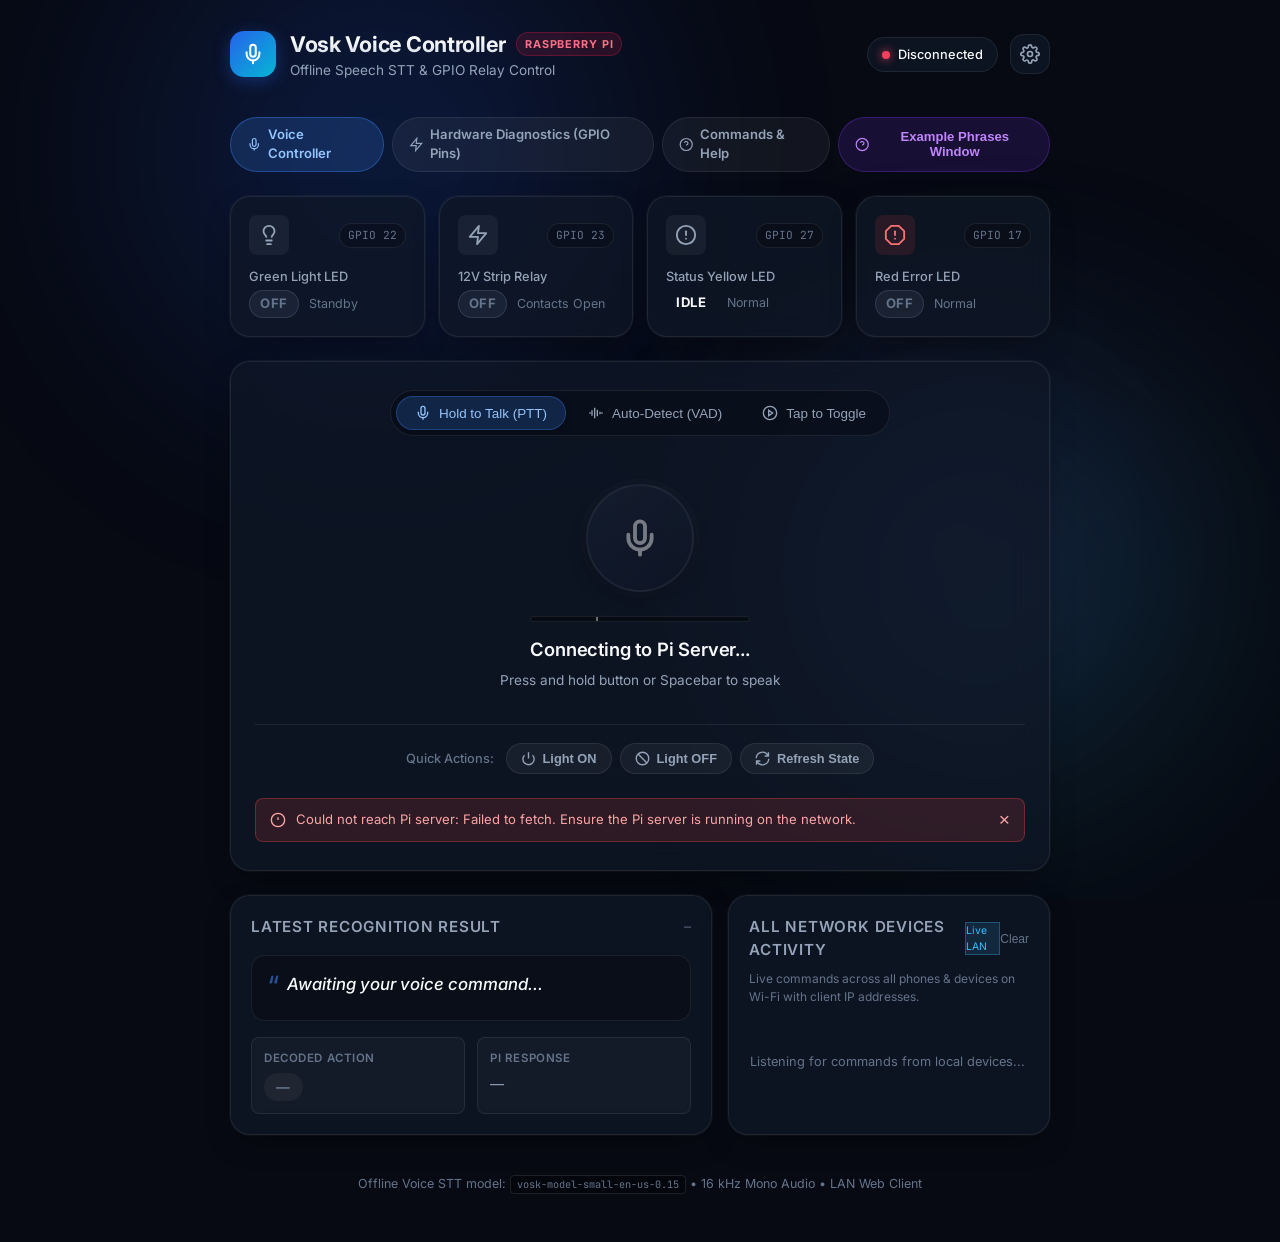
==== commit 5bd8bd6e: "feat: add browser help and interaction test pages Update both web clients with the refreshed interfa" ====
--- a/clients/web/index.html
+++ b/clients/web/index.html
@@ -58,6 +58,26 @@
       </div>
     </header>
 
+    <!-- Navigation between Voice Controller, Diagnostics, and Help -->
+    <nav class="nav-tabs" aria-label="Page Navigation">
+      <a href="index.html" class="nav-tab-link active">
+        <svg width="15" height="15" viewBox="0 0 24 24" fill="none" stroke="currentColor" stroke-width="2"><path d="M12 2a3 3 0 0 0-3 3v7a3 3 0 0 0 6 0V5a3 3 0 0 0-3-3Z"/><path d="M19 10v2a7 7 0 0 1-14 0v-2"/><line x1="12" x2="12" y1="19" y2="22"/></svg>
+        <span>Voice Controller</span>
+      </a>
+      <a href="test.html" class="nav-tab-link">
+        <svg width="15" height="15" viewBox="0 0 24 24" fill="none" stroke="currentColor" stroke-width="2"><polygon points="13 2 3 14 12 14 11 22 21 10 12 10 13 2"/></svg>
+        <span>Hardware Diagnostics (GPIO Pins)</span>
+      </a>
+      <a href="help.html" class="nav-tab-link">
+        <svg width="15" height="15" viewBox="0 0 24 24" fill="none" stroke="currentColor" stroke-width="2"><circle cx="12" cy="12" r="10"/><path d="M9.09 9a3 3 0 0 1 5.83 1c0 2-3 3-3 3"/><line x1="12" y1="17" x2="12.01" y2="17"/></svg>
+        <span>Commands &amp; Help</span>
+      </a>
+      <button id="open-help-modal-btn" class="nav-tab-link" style="background: rgba(124, 58, 237, 0.15); color: #c084fc; border: 1px solid rgba(124, 58, 237, 0.3); cursor: pointer;">
+        <svg width="15" height="15" viewBox="0 0 24 24" fill="none" stroke="currentColor" stroke-width="2"><circle cx="12" cy="12" r="10"/><path d="M9.09 9a3 3 0 0 1 5.83 1c0 2-3 3-3 3"/><line x1="12" y1="17" x2="12.01" y2="17"/></svg>
+        <span>Example Phrases Window</span>
+      </button>
+    </nav>
+
     <!-- Collapsible Settings & Network Panel -->
     <section id="settings-panel" class="settings-card hidden" aria-label="Settings configuration">
       <div class="settings-header">
@@ -188,6 +208,28 @@
           </div>
         </div>
         <div class="hud-glow-indicator status-glow"></div>
+      </div>
+
+      <!-- Red Error LED Card -->
+      <div id="card-red-led" class="hud-card">
+        <div class="hud-card-header">
+          <div class="hud-icon-wrap" style="background: rgba(239, 68, 68, 0.12); color: #f87171;">
+            <svg width="22" height="22" viewBox="0 0 24 24" fill="none" stroke="currentColor" stroke-width="2" stroke-linecap="round" stroke-linejoin="round">
+              <polygon points="7.86 2 16.14 2 22 7.86 22 16.14 16.14 22 7.86 22 2 16.14 2 7.86 7.86 2"/>
+              <line x1="12" y1="8" x2="12" y2="12"/>
+              <line x1="12" y1="16" x2="12.01" y2="16"/>
+            </svg>
+          </div>
+          <span class="hud-pin-badge">GPIO 17</span>
+        </div>
+        <div class="hud-card-body">
+          <span class="hud-label">Red Error LED</span>
+          <div class="hud-state-row">
+            <span id="red-led-badge" class="state-pill state-off">OFF</span>
+            <span id="red-led-subtext" class="hud-subtext">Normal</span>
+          </div>
+        </div>
+        <div class="hud-glow-indicator" style="background: linear-gradient(90deg, transparent, #ef4444, transparent);"></div>
       </div>
     </section>
 
@@ -315,14 +357,20 @@
         </div>
       </div>
 
-      <!-- Recent Command History Feed -->
+      <!-- Multi-Device Command Activity Feed -->
       <div class="history-card">
         <div class="history-card-header">
-          <h2>Command Activity</h2>
+          <div style="display: flex; align-items: center; gap: 8px;">
+            <h2>All Network Devices Activity</h2>
+            <span class="badge" style="background: rgba(56, 189, 248, 0.12); color: #38bdf8; border: 1px solid rgba(56, 189, 248, 0.3); font-size: 0.65rem;">Live LAN</span>
+          </div>
           <button id="clear-history-btn" class="text-btn">Clear</button>
         </div>
+        <p style="font-size: 0.75rem; color: var(--text-muted); margin-top: -8px;">
+          Live commands across all phones &amp; devices on Wi-Fi with client IP addresses.
+        </p>
         <ul id="history-list" class="history-list">
-          <li class="history-empty">No commands executed yet.</li>
+          <li class="history-empty">Listening for commands from local devices...</li>
         </ul>
       </div>
     </section>
@@ -331,6 +379,67 @@
     <footer class="app-footer">
       <p>Offline Voice STT model: <span class="code-tag">vosk-model-small-en-us-0.15</span> &bull; 16 kHz Mono Audio &bull; LAN Web Client</p>
     </footer>
+
+    <!-- Interactive Voice Commands Help Modal Window -->
+    <div id="help-modal" class="modal-overlay hidden" role="dialog" aria-modal="true" aria-labelledby="help-modal-title">
+      <div class="modal-box">
+        <div class="modal-header">
+          <h2 id="help-modal-title">
+            <svg width="22" height="22" viewBox="0 0 24 24" fill="none" stroke="currentColor" stroke-width="2.2"><path d="M12 2a3 3 0 0 0-3 3v7a3 3 0 0 0 6 0V5a3 3 0 0 0-3-3Z"/><path d="M19 10v2a7 7 0 0 1-14 0v-2"/><line x1="12" x2="12" y1="19" y2="22"/></svg>
+            Voice Command Examples
+          </h2>
+          <button id="close-help-modal-btn" class="close-btn" aria-label="Close help window">&times;</button>
+        </div>
+
+        <div class="modal-body">
+          <p style="font-size: 0.82rem; color: var(--text-secondary); line-height: 1.45;">
+            The speech engine understands extensive phrasing aliases and natural variations. Tap any chip below to copy or practice speaking:
+          </p>
+
+          <!-- Turn ON Aliases -->
+          <div class="modal-category">
+            <div class="modal-category-title">
+              <span style="color: #34d399; font-weight: 700;">🟢 "TURN ON" Command Aliases</span>
+              <span class="badge badge-on" style="font-size: 0.65rem;">Action: ON</span>
+            </div>
+            <div class="example-chips-group">
+              <button class="example-chip on-chip" data-phrase="turn on the light">“turn on the light”</button>
+              <button class="example-chip on-chip" data-phrase="lights on">“lights on”</button>
+              <button class="example-chip on-chip" data-phrase="switch on the lights">“switch on the lights”</button>
+              <button class="example-chip on-chip" data-phrase="power on the light">“power on the light”</button>
+              <button class="example-chip on-chip" data-phrase="illuminate">“illuminate”</button>
+              <button class="example-chip on-chip" data-phrase="put on the light">“put on the light”</button>
+              <button class="example-chip on-chip" data-phrase="activate relay">“activate relay”</button>
+              <button class="example-chip on-chip" data-phrase="turn it on please">“turn it on please”</button>
+            </div>
+          </div>
+
+          <!-- Turn OFF Aliases -->
+          <div class="modal-category">
+            <div class="modal-category-title">
+              <span style="color: #f87171; font-weight: 700;">🔴 "TURN OFF" Command Aliases</span>
+              <span class="badge badge-off" style="font-size: 0.65rem;">Action: OFF</span>
+            </div>
+            <div class="example-chips-group">
+              <button class="example-chip off-chip" data-phrase="turn off the light">“turn off the light”</button>
+              <button class="example-chip off-chip" data-phrase="lights off">“lights off”</button>
+              <button class="example-chip off-chip" data-phrase="switch off the light">“switch off the light”</button>
+              <button class="example-chip off-chip" data-phrase="shut off the lights">“shut off the lights”</button>
+              <button class="example-chip off-chip" data-phrase="lights out">“lights out”</button>
+              <button class="example-chip off-chip" data-phrase="power down">“power down”</button>
+              <button class="example-chip off-chip" data-phrase="kill the lights">“kill the lights”</button>
+              <button class="example-chip off-chip" data-phrase="goodnight">“goodnight”</button>
+              <button class="example-chip off-chip" data-phrase="turn it off please">“turn it off please”</button>
+            </div>
+          </div>
+        </div>
+
+        <div class="modal-footer">
+          <span style="font-size: 0.75rem; color: var(--text-muted);">Tip: Hold Spacebar or Mic button to talk.</span>
+          <a href="help.html" class="nav-tab-link" style="font-size: 0.78rem; padding: 5px 12px;">Open Full Guide &rarr;</a>
+        </div>
+      </div>
+    </div>
   </div>
 
   <script src="app.js"></script>
--- a/clients/web/styles.css
+++ b/clients/web/styles.css
@@ -498,11 +498,66 @@
   font-size: 0.82em;
 }
 
-/* Real-Time Hardware State HUD */
+/* Navigation Tabs */
+.nav-tabs {
+  display: flex;
+  gap: 8px;
+  margin-top: 4px;
+}
+.nav-tab-link {
+  display: inline-flex;
+  align-items: center;
+  gap: 7px;
+  padding: 7px 16px;
+  border-radius: var(--radius-full);
+  background: rgba(255, 255, 255, 0.05);
+  border: 1px solid var(--border-subtle);
+  color: var(--text-secondary);
+  text-decoration: none;
+  font-size: 0.82rem;
+  font-weight: 600;
+  transition: all 0.2s ease;
+}
+.nav-tab-link:hover {
+  background: rgba(255, 255, 255, 0.1);
+  color: var(--text-primary);
+}
+.nav-tab-link.active {
+  background: rgba(59, 130, 246, 0.2);
+  border-color: rgba(59, 130, 246, 0.4);
+  color: #93c5fd;
+}
+
+/* Multi-Device IP and Type Badges */
+.ip-badge {
+  font-family: var(--font-mono);
+  font-size: 0.72rem;
+  color: #38bdf8;
+  background: rgba(56, 189, 248, 0.12);
+  border: 1px solid rgba(56, 189, 248, 0.3);
+  padding: 2px 7px;
+  border-radius: 4px;
+  display: inline-flex;
+  align-items: center;
+  gap: 4px;
+}
+.type-badge {
+  font-size: 0.65rem;
+  text-transform: uppercase;
+  font-weight: 700;
+  letter-spacing: 0.05em;
+  padding: 2px 6px;
+  border-radius: 4px;
+}
+.type-voice { background: rgba(147, 51, 234, 0.2); color: #c084fc; border: 1px solid rgba(147, 51, 234, 0.3); }
+.type-gpio { background: rgba(16, 185, 129, 0.2); color: #34d399; border: 1px solid rgba(16, 185, 129, 0.3); }
+.type-test { background: rgba(245, 158, 11, 0.2); color: #fbbf24; border: 1px solid rgba(245, 158, 11, 0.3); }
+
+/* Real-Time Hardware State HUD (4 Channels) */
 .hardware-hud {
   display: grid;
-  grid-template-columns: repeat(3, 1fr);
-  gap: 16px;
+  grid-template-columns: repeat(4, 1fr);
+  gap: 14px;
 }
 
 .hud-card {
@@ -1216,11 +1271,19 @@
 /* Helper Utilities */
 .hidden { display: none !important; }
 
-/* Responsive Media Queries */
-@media (max-width: 768px) {
+@media (max-width: 860px) {
+  .hardware-hud {
+    grid-template-columns: repeat(2, 1fr);
+  }
+}
+
+@media (max-width: 540px) {
   .hardware-hud {
     grid-template-columns: 1fr;
   }
+}
+
+@media (max-width: 768px) {
 
   .results-layout {
     grid-template-columns: 1fr;
@@ -1249,6 +1312,121 @@
   }
 }
 
+/* Help Window / Modal */
+.modal-overlay {
+  position: fixed;
+  inset: 0;
+  background: rgba(4, 7, 16, 0.78);
+  backdrop-filter: blur(14px);
+  -webkit-backdrop-filter: blur(14px);
+  z-index: 100;
+  display: flex;
+  align-items: center;
+  justify-content: center;
+  padding: 16px;
+  animation: fadeIn 0.2s ease;
+}
+
+.modal-box {
+  background: var(--bg-surface);
+  border: 1px solid var(--border-highlight);
+  border-radius: var(--radius-lg);
+  box-shadow: 0 20px 50px rgba(0, 0, 0, 0.7);
+  width: 100%;
+  max-width: 580px;
+  max-height: 90vh;
+  overflow-y: auto;
+  display: flex;
+  flex-direction: column;
+  gap: 18px;
+  padding: 24px;
+  animation: slideDown 0.25s ease-out;
+}
+
+.modal-header {
+  display: flex;
+  align-items: center;
+  justify-content: space-between;
+  border-bottom: 1px solid var(--border-subtle);
+  padding-bottom: 12px;
+}
+
+.modal-header h2 {
+  font-size: 1.15rem;
+  font-weight: 700;
+  display: flex;
+  align-items: center;
+  gap: 8px;
+}
+
+.modal-body {
+  display: flex;
+  flex-direction: column;
+  gap: 16px;
+}
+
+.modal-category {
+  display: flex;
+  flex-direction: column;
+  gap: 8px;
+}
+
+.modal-category-title {
+  font-size: 0.85rem;
+  font-weight: 600;
+  color: var(--text-secondary);
+  display: flex;
+  align-items: center;
+  justify-content: space-between;
+}
+
+.example-chips-group {
+  display: flex;
+  flex-wrap: wrap;
+  gap: 8px;
+}
+
+.example-chip {
+  display: inline-flex;
+  align-items: center;
+  gap: 6px;
+  padding: 6px 12px;
+  background: rgba(255, 255, 255, 0.05);
+  border: 1px solid var(--border-subtle);
+  border-radius: var(--radius-full);
+  font-family: var(--font-mono);
+  font-size: 0.8rem;
+  color: var(--text-primary);
+  cursor: pointer;
+  transition: all 0.2s;
+}
+
+.example-chip:hover {
+  background: rgba(255, 255, 255, 0.12);
+  border-color: var(--border-highlight);
+  transform: translateY(-1px);
+}
+
+.example-chip.on-chip:hover {
+  background: rgba(16, 185, 129, 0.18);
+  border-color: rgba(16, 185, 129, 0.4);
+  color: #34d399;
+}
+
+.example-chip.off-chip:hover {
+  background: rgba(239, 68, 68, 0.18);
+  border-color: rgba(239, 68, 68, 0.4);
+  color: #fca5a5;
+}
+
+.modal-footer {
+  display: flex;
+  align-items: center;
+  justify-content: space-between;
+  border-top: 1px solid var(--border-subtle);
+  padding-top: 14px;
+}
+
 @keyframes fadeIn {
   from { opacity: 0; }
   to { opacity: 1; }
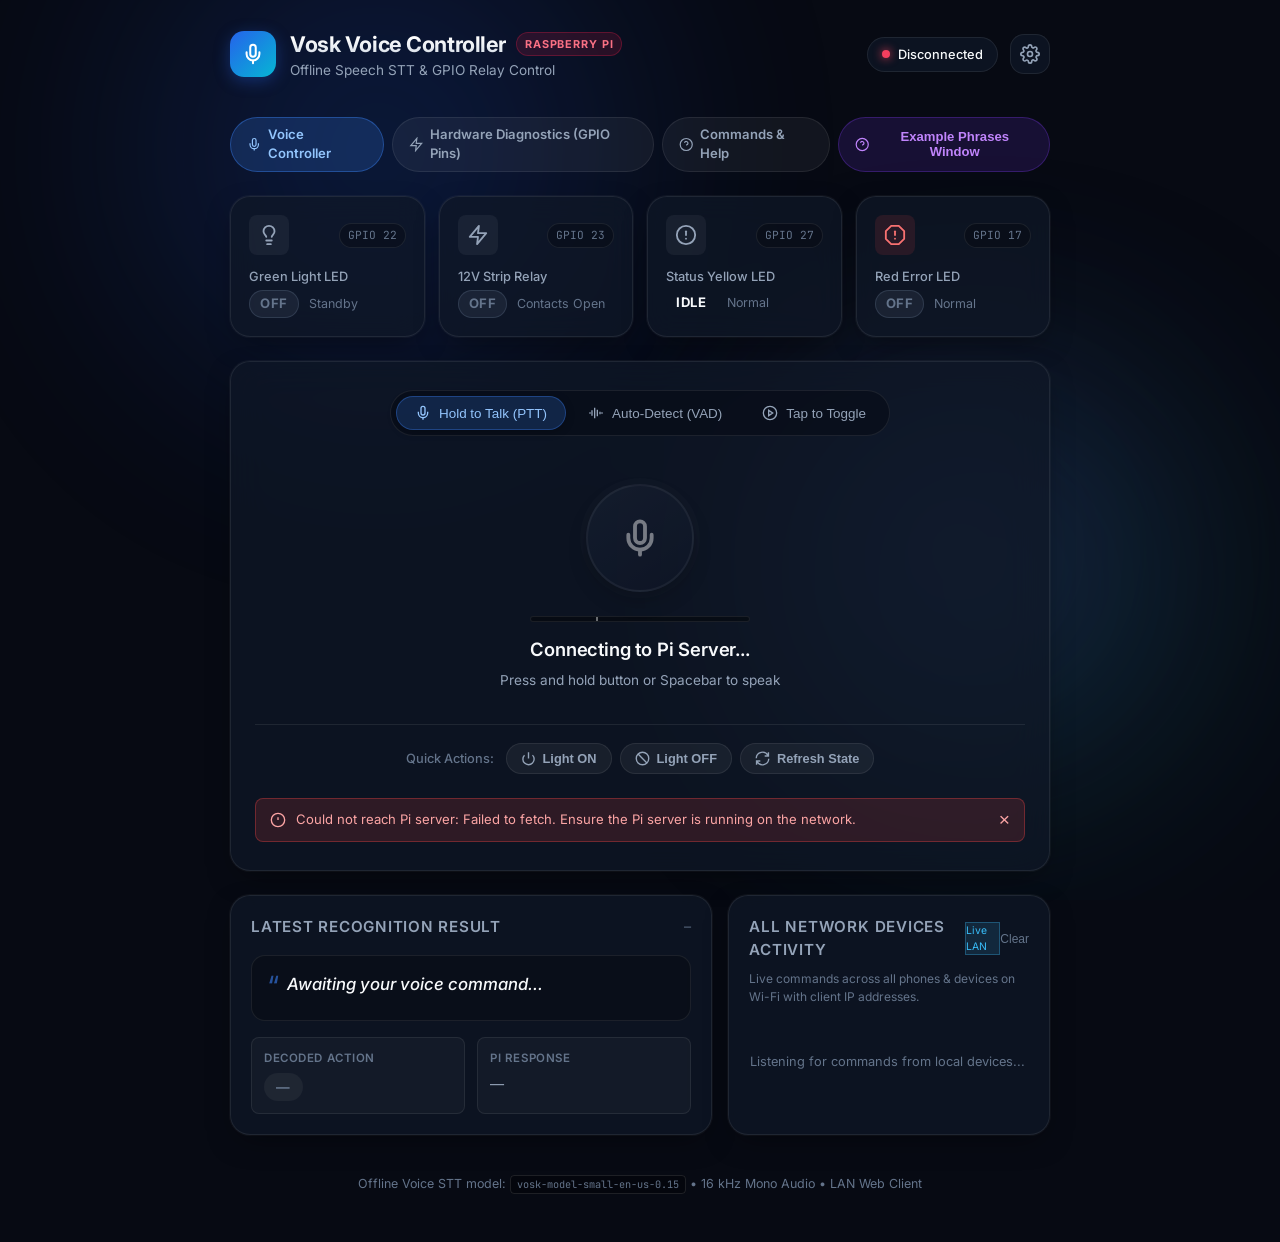
==== commit 5d4639ca: "Add dynamic model and path resolver, standalone voice control, and server for Raspberry Pi - Impleme" ====
--- a/clients/web/index.html
+++ b/clients/web/index.html
@@ -64,7 +64,7 @@
         <svg width="15" height="15" viewBox="0 0 24 24" fill="none" stroke="currentColor" stroke-width="2"><path d="M12 2a3 3 0 0 0-3 3v7a3 3 0 0 0 6 0V5a3 3 0 0 0-3-3Z"/><path d="M19 10v2a7 7 0 0 1-14 0v-2"/><line x1="12" x2="12" y1="19" y2="22"/></svg>
         <span>Voice Controller</span>
       </a>
-      <a href="test.html" class="nav-tab-link">
+      <a href="diagnostics.html" class="nav-tab-link">
         <svg width="15" height="15" viewBox="0 0 24 24" fill="none" stroke="currentColor" stroke-width="2"><polygon points="13 2 3 14 12 14 11 22 21 10 12 10 13 2"/></svg>
         <span>Hardware Diagnostics (GPIO Pins)</span>
       </a>
@@ -140,7 +140,7 @@
       </div>
       <div class="alert-content">
         <strong>Mobile Browser Security Restriction:</strong>
-        <p>Browsers require HTTPS to access microphones across local Wi-Fi. Launch the server with <span class="code-tag">python clients/web_server.py --ssl</span> to enable mobile voice input, or use the quick buttons below.</p>
+        <p>Browsers require HTTPS to access microphones across local Wi-Fi. Launch the server with <span class="code-tag">python clients/client_web_server.py --ssl</span> to enable mobile voice input, or use the quick buttons below.</p>
       </div>
     </div>
 
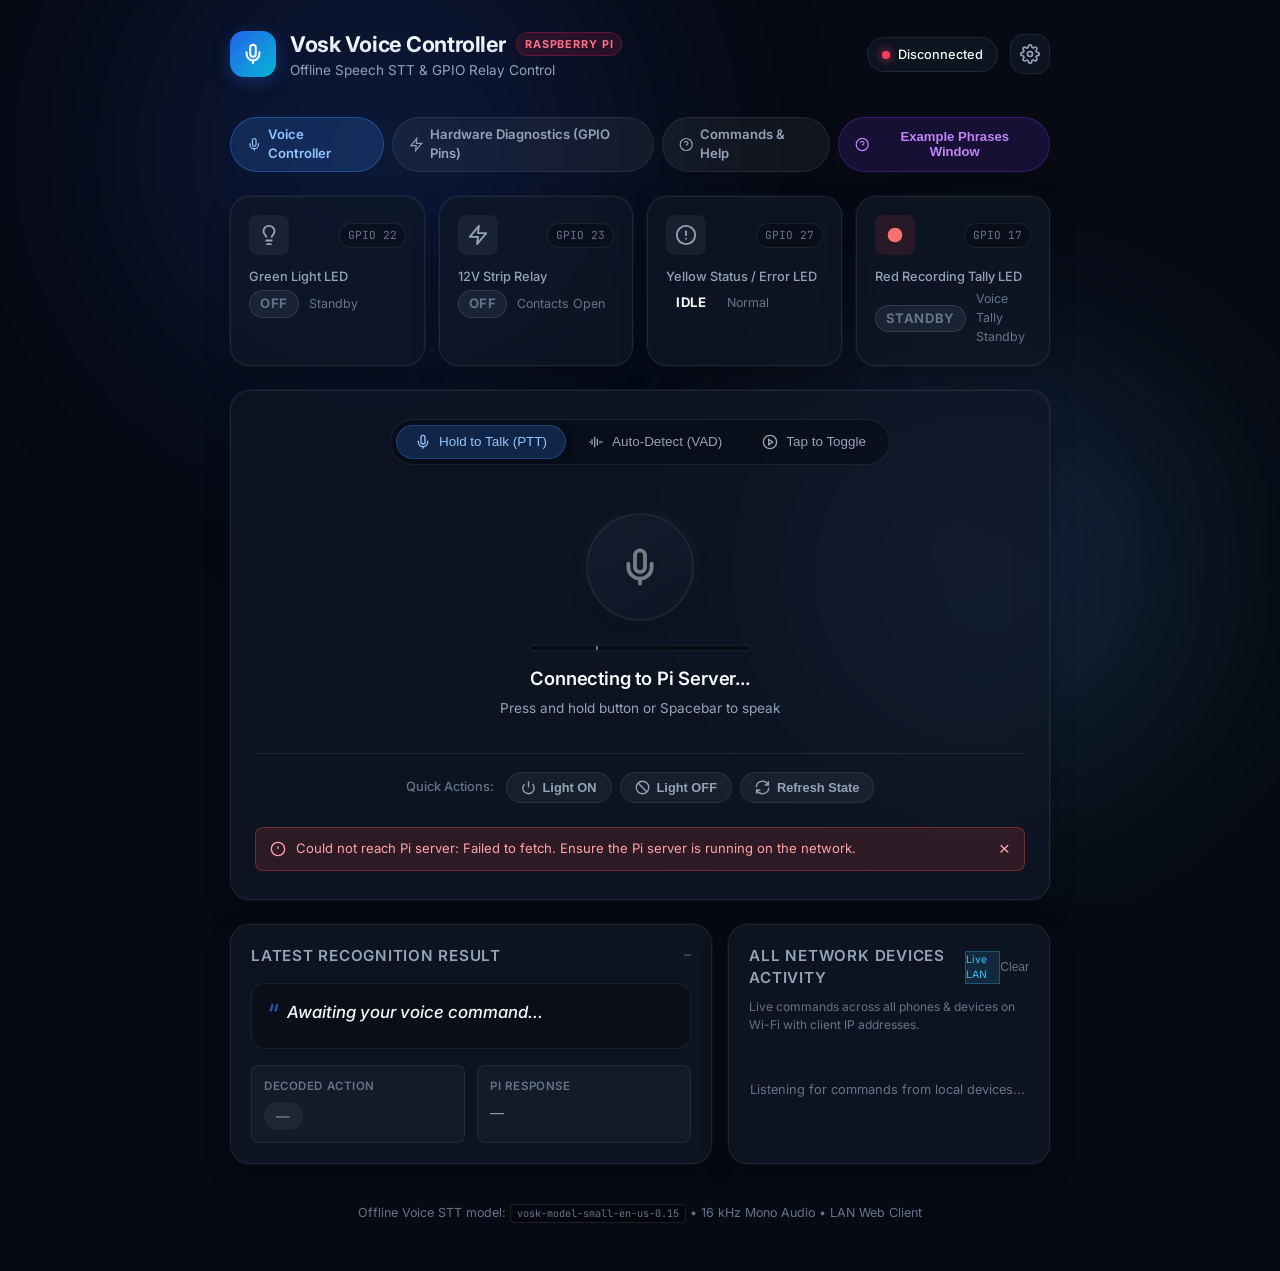
==== commit 70cbd0f6: "feat: Enhance LED control and dynamic feedback for voice commands - Introduced LEDController to mana" ====
--- a/clients/web/index.html
+++ b/clients/web/index.html
@@ -201,7 +201,7 @@
           <span class="hud-pin-badge">GPIO 27</span>
         </div>
         <div class="hud-card-body">
-          <span class="hud-label">Status Yellow LED</span>
+          <span class="hud-label">Yellow Status / Error LED</span>
           <div class="hud-state-row">
             <span id="status-led-badge" class="state-pill state-idle">IDLE</span>
             <span id="status-led-subtext" class="hud-subtext">Normal</span>
@@ -210,26 +210,24 @@
         <div class="hud-glow-indicator status-glow"></div>
       </div>
 
-      <!-- Red Error LED Card -->
+      <!-- Red Recording Tally LED Card -->
       <div id="card-red-led" class="hud-card">
         <div class="hud-card-header">
-          <div class="hud-icon-wrap" style="background: rgba(239, 68, 68, 0.12); color: #f87171;">
+          <div class="hud-icon-wrap red-icon" style="background: rgba(239, 68, 68, 0.12); color: #f87171;">
             <svg width="22" height="22" viewBox="0 0 24 24" fill="none" stroke="currentColor" stroke-width="2" stroke-linecap="round" stroke-linejoin="round">
-              <polygon points="7.86 2 16.14 2 22 7.86 22 16.14 16.14 22 7.86 22 2 16.14 2 7.86 7.86 2"/>
-              <line x1="12" y1="8" x2="12" y2="12"/>
-              <line x1="12" y1="16" x2="12.01" y2="16"/>
+              <circle cx="12" cy="12" r="7" fill="currentColor"/>
             </svg>
           </div>
           <span class="hud-pin-badge">GPIO 17</span>
         </div>
         <div class="hud-card-body">
-          <span class="hud-label">Red Error LED</span>
+          <span class="hud-label">Red Recording Tally LED</span>
           <div class="hud-state-row">
-            <span id="red-led-badge" class="state-pill state-off">OFF</span>
-            <span id="red-led-subtext" class="hud-subtext">Normal</span>
-          </div>
-        </div>
-        <div class="hud-glow-indicator" style="background: linear-gradient(90deg, transparent, #ef4444, transparent);"></div>
+            <span id="red-led-badge" class="state-pill state-off">STANDBY</span>
+            <span id="red-led-subtext" class="hud-subtext">Voice Tally Standby</span>
+          </div>
+        </div>
+        <div class="hud-glow-indicator red-glow" style="background: linear-gradient(90deg, transparent, #ef4444, transparent);"></div>
       </div>
     </section>
 
--- a/clients/web/styles.css
+++ b/clients/web/styles.css
@@ -658,6 +658,14 @@
   box-shadow: 0 0 12px rgba(245, 158, 11, 0.3);
 }
 
+.state-rec {
+  background: rgba(239, 68, 68, 0.25);
+  color: #fca5a5;
+  border: 1px solid rgba(239, 68, 68, 0.6);
+  box-shadow: 0 0 14px rgba(239, 68, 68, 0.45);
+  animation: tallyPulse 1s infinite alternate ease-in-out;
+}
+
 .hud-subtext {
   font-size: 0.78rem;
   color: var(--text-muted);
@@ -687,6 +695,18 @@
   opacity: 1;
 }
 
+/* Dynamic Green Recognition Burst */
+.hud-card.active-burst {
+  animation: greenCommandBurst 0.6s ease-out;
+}
+@keyframes greenCommandBurst {
+  0% { transform: scale(1); border-color: rgba(16, 185, 129, 0.4); }
+  25% { transform: scale(1.03); border-color: #34d399; box-shadow: 0 0 24px rgba(16, 185, 129, 0.6); }
+  50% { transform: scale(1); }
+  75% { transform: scale(1.02); border-color: #34d399; box-shadow: 0 0 20px rgba(16, 185, 129, 0.5); }
+  100% { transform: scale(1); border-color: rgba(16, 185, 129, 0.4); }
+}
+
 .hud-card.active-relay {
   border-color: rgba(56, 189, 248, 0.4);
 }
@@ -711,6 +731,59 @@
 .hud-card.active-status .status-glow {
   background: linear-gradient(90deg, transparent, var(--yellow-alert), transparent);
   opacity: 1;
+}
+
+/* Dynamic Yellow Breathing Fade (Unknown Command) */
+.hud-card.active-fade {
+  animation: yellowBreathingPulse 1.4s ease-in-out;
+}
+@keyframes yellowBreathingPulse {
+  0% { border-color: var(--border-subtle); box-shadow: none; }
+  35% { border-color: rgba(245, 158, 11, 0.8); box-shadow: 0 0 20px rgba(245, 158, 11, 0.4); }
+  70% { border-color: rgba(245, 158, 11, 0.4); box-shadow: 0 0 10px rgba(245, 158, 11, 0.2); }
+  100% { border-color: var(--border-subtle); box-shadow: none; }
+}
+
+/* Dynamic Yellow Rapid Warning Strobe (Rerouted System / Audio Error) */
+.hud-card.active-strobe {
+  animation: yellowRapidStrobe 0.6s steps(1, start) 2;
+}
+@keyframes yellowRapidStrobe {
+  0%, 20%, 40%, 60%, 80% {
+    border-color: #f59e0b;
+    background: rgba(245, 158, 11, 0.2);
+    box-shadow: 0 0 25px rgba(245, 158, 11, 0.7);
+  }
+  10%, 30%, 50%, 70%, 90% {
+    border-color: var(--border-subtle);
+    background: var(--bg-surface);
+    box-shadow: none;
+  }
+}
+
+/* Dynamic Red Recording Tally (Voice Recording / Transmission) */
+.hud-card.active-recording {
+  border-color: rgba(239, 68, 68, 0.7);
+  animation: tallyCardGlow 0.8s infinite alternate ease-in-out;
+}
+.hud-card.active-recording .red-icon {
+  background: rgba(239, 68, 68, 0.3) !important;
+  color: #fca5a5 !important;
+  box-shadow: 0 0 18px rgba(239, 68, 68, 0.6);
+}
+.hud-card.active-recording .red-glow {
+  background: linear-gradient(90deg, transparent, #ef4444, transparent);
+  opacity: 1 !important;
+}
+
+@keyframes tallyPulse {
+  0% { transform: scale(1); box-shadow: 0 0 10px rgba(239, 68, 68, 0.3); }
+  100% { transform: scale(1.05); box-shadow: 0 0 18px rgba(239, 68, 68, 0.65); }
+}
+
+@keyframes tallyCardGlow {
+  0% { box-shadow: 0 10px 30px -10px rgba(0, 0, 0, 0.5), 0 0 10px rgba(239, 68, 68, 0.2); }
+  100% { box-shadow: 0 10px 30px -10px rgba(0, 0, 0, 0.5), 0 0 24px rgba(239, 68, 68, 0.5); }
 }
 
 /* Main Voice Console */
